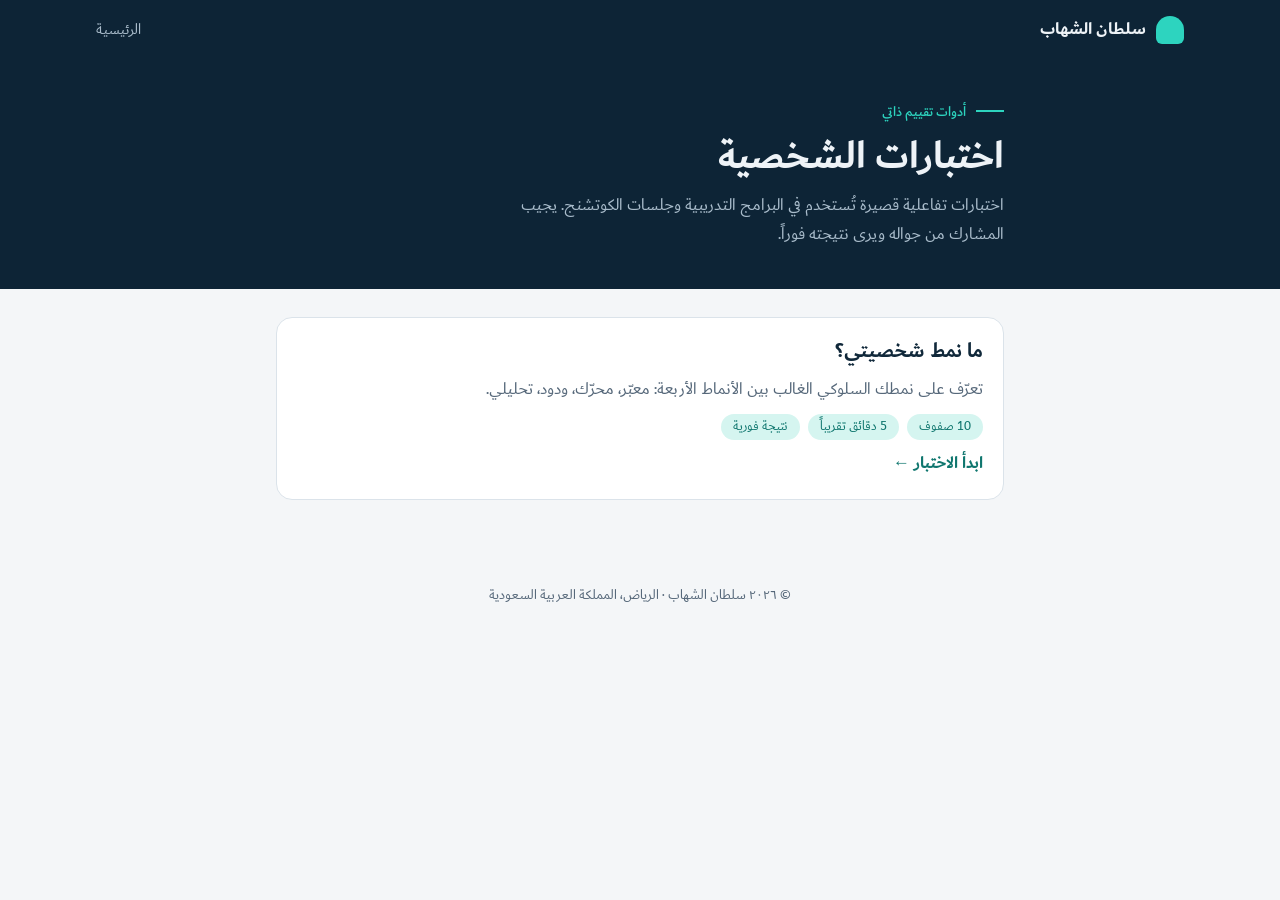
==== tests/index.html @ d27b91e3 "Add personality tests page (اختبارات الشخصية) Co-Authored-By: Claude Opus 5.5 <noreply@anthropic.com" ====
<!doctype html>
<html lang="ar" dir="rtl">
<head>
<meta charset="utf-8">
<meta name="viewport" content="width=device-width, initial-scale=1, viewport-fit=cover">
<meta name="description" content="اختبارات الشخصية من سلطان الشهاب: أدوات تقييم ذاتي تفاعلية يرى فيها المشارك نتيجته فوراً.">
<title>اختبارات الشخصية | سلطان الشهاب</title>
<link rel="stylesheet" href="tests.css">
<style>
.list{display:grid;gap:14px}
.card{display:flex;flex-direction:column;gap:10px;background:var(--surface);border:1px solid var(--line);border-radius:16px;padding:20px;text-decoration:none;transition:border-color .2s,transform .2s}
.card:hover{border-color:var(--gold);transform:translateY(-2px)}
.card h2{font-size:1.3rem}
.card p{color:var(--muted)}
.meta{display:flex;flex-wrap:wrap;gap:8px;font-size:.82rem}
.meta span{background:var(--gold-soft);color:var(--gold-ink);border-radius:999px;padding:2px 12px}
.go{color:var(--gold-ink);font-weight:700}
.soon{opacity:.6;border-style:dashed}
.soon:hover{transform:none;border-color:var(--line)}
</style>
</head>
<body>
<header class="top"><div class="in">
  <a class="brand" href="../"><i></i>سلطان الشهاب</a>
  <nav><a href="../">الرئيسية</a></nav>
</div></header>

<section class="hero"><div class="in">
  <span class="eyebrow">أدوات تقييم ذاتي</span>
  <h1>اختبارات الشخصية</h1>
  <p>اختبارات تفاعلية قصيرة تُستخدم في البرامج التدريبية وجلسات الكوتشنج. يجيب المشارك من جواله ويرى نتيجته فوراً.</p>
</div></section>

<main><div class="in list">
  <a class="card" href="personality-style.html">
    <h2>ما نمط شخصيتي؟</h2>
    <p>تعرّف على نمطك السلوكي الغالب بين الأنماط الأربعة: معبّر، محرّك، ودود، تحليلي.</p>
    <div class="meta"><span>10 صفوف</span><span>5 دقائق تقريباً</span><span>نتيجة فورية</span></div>
    <span class="go">ابدأ الاختبار ←</span>
  </a>
</div></main>

<footer>© ٢٠٢٦ سلطان الشهاب · الرياض، المملكة العربية السعودية</footer>
</body>
</html>
---- tests/tests.css ----
/* اختبارات الشخصية — يتبع هوية الموقع الرئيسي */
@font-face{font-family:'Dubai';font-weight:400;font-display:swap;src:url('../fonts/Dubai-Regular.woff2') format('woff2'),url('../fonts/Dubai-Regular.woff') format('woff')}
@font-face{font-family:'Dubai';font-weight:500;font-display:swap;src:url('../fonts/Dubai-Medium.woff2') format('woff2'),url('../fonts/Dubai-Medium.woff') format('woff')}
@font-face{font-family:'Dubai';font-weight:700;font-display:swap;src:url('../fonts/Dubai-Bold.woff2') format('woff2'),url('../fonts/Dubai-Bold.woff') format('woff')}
:root{
  --bg:#f4f6f8; --surface:#ffffff; --ink:#10283a; --muted:#56687a; --line:#dbe3ea;
  --navy:#0d2436; --on-navy:#eef3f7; --on-navy-muted:#a9bccb;
  --gold:#2dd4bf; --gold-soft:#d5f5f0; --gold-ink:#0f766e;
  --s0:#d9772f; --s1:#c63f3f; --s2:#2f8f5f; --s3:#3a62c9;
  --font:"Dubai","Segoe UI",Tahoma,sans-serif;
}
@media (prefers-color-scheme:dark){:root:not([data-theme="light"]){
  --bg:#0a1925; --surface:#11273a; --ink:#e7eef4; --muted:#9fb3c3; --line:#203a50;
  --navy:#071521; --gold-soft:#123b3a; --gold-ink:#2dd4bf;
  --s0:#f0964f; --s1:#ec6a6a; --s2:#4fbf86; --s3:#6f92f0; color-scheme:dark}}
:root[data-theme="dark"]{
  --bg:#0a1925; --surface:#11273a; --ink:#e7eef4; --muted:#9fb3c3; --line:#203a50;
  --navy:#071521; --gold-soft:#123b3a; --gold-ink:#2dd4bf;
  --s0:#f0964f; --s1:#ec6a6a; --s2:#4fbf86; --s3:#6f92f0; color-scheme:dark}
*{box-sizing:border-box}
body{margin:0;background:var(--bg);color:var(--ink);font-family:var(--font);font-size:17px;line-height:1.7}
h1,h2,h3{line-height:1.3;text-wrap:balance;margin:0;font-weight:700}
p{margin:0}
a{color:inherit}
:focus-visible{outline:3px solid var(--gold);outline-offset:3px}
.in{max-width:760px;margin-inline:auto;padding-inline:max(16px,env(safe-area-inset-left,0px)) max(16px,env(safe-area-inset-right,0px))}

.top{background:var(--navy);color:var(--on-navy);position:sticky;top:env(safe-area-inset-top,0px);z-index:20}
.top .in{max-width:1120px;display:flex;align-items:center;justify-content:space-between;gap:12px;padding-block:14px}
.brand{font-size:1.15rem;font-weight:700;display:flex;align-items:center;gap:10px;text-decoration:none}
.brand i{width:28px;height:28px;border-radius:50% 50% 6px 6px;background:var(--gold);display:inline-block}
.top nav a{text-decoration:none;color:var(--on-navy-muted);font-size:.95rem}
.top nav a:hover{color:var(--gold)}

.hero{background:var(--navy);color:var(--on-navy);padding-block:34px 40px}
.eyebrow{font-size:.85rem;font-weight:500;color:var(--gold);display:inline-flex;align-items:center;gap:10px}
.eyebrow::before{content:"";width:28px;height:2px;background:var(--gold)}
.hero h1{font-size:clamp(28px,6vw,40px);margin-top:8px}
.hero p{color:var(--on-navy-muted);margin-top:8px;max-width:60ch}

main{padding-block:28px 60px}
footer{padding-block:24px 40px;color:var(--muted);font-size:.85rem;text-align:center}
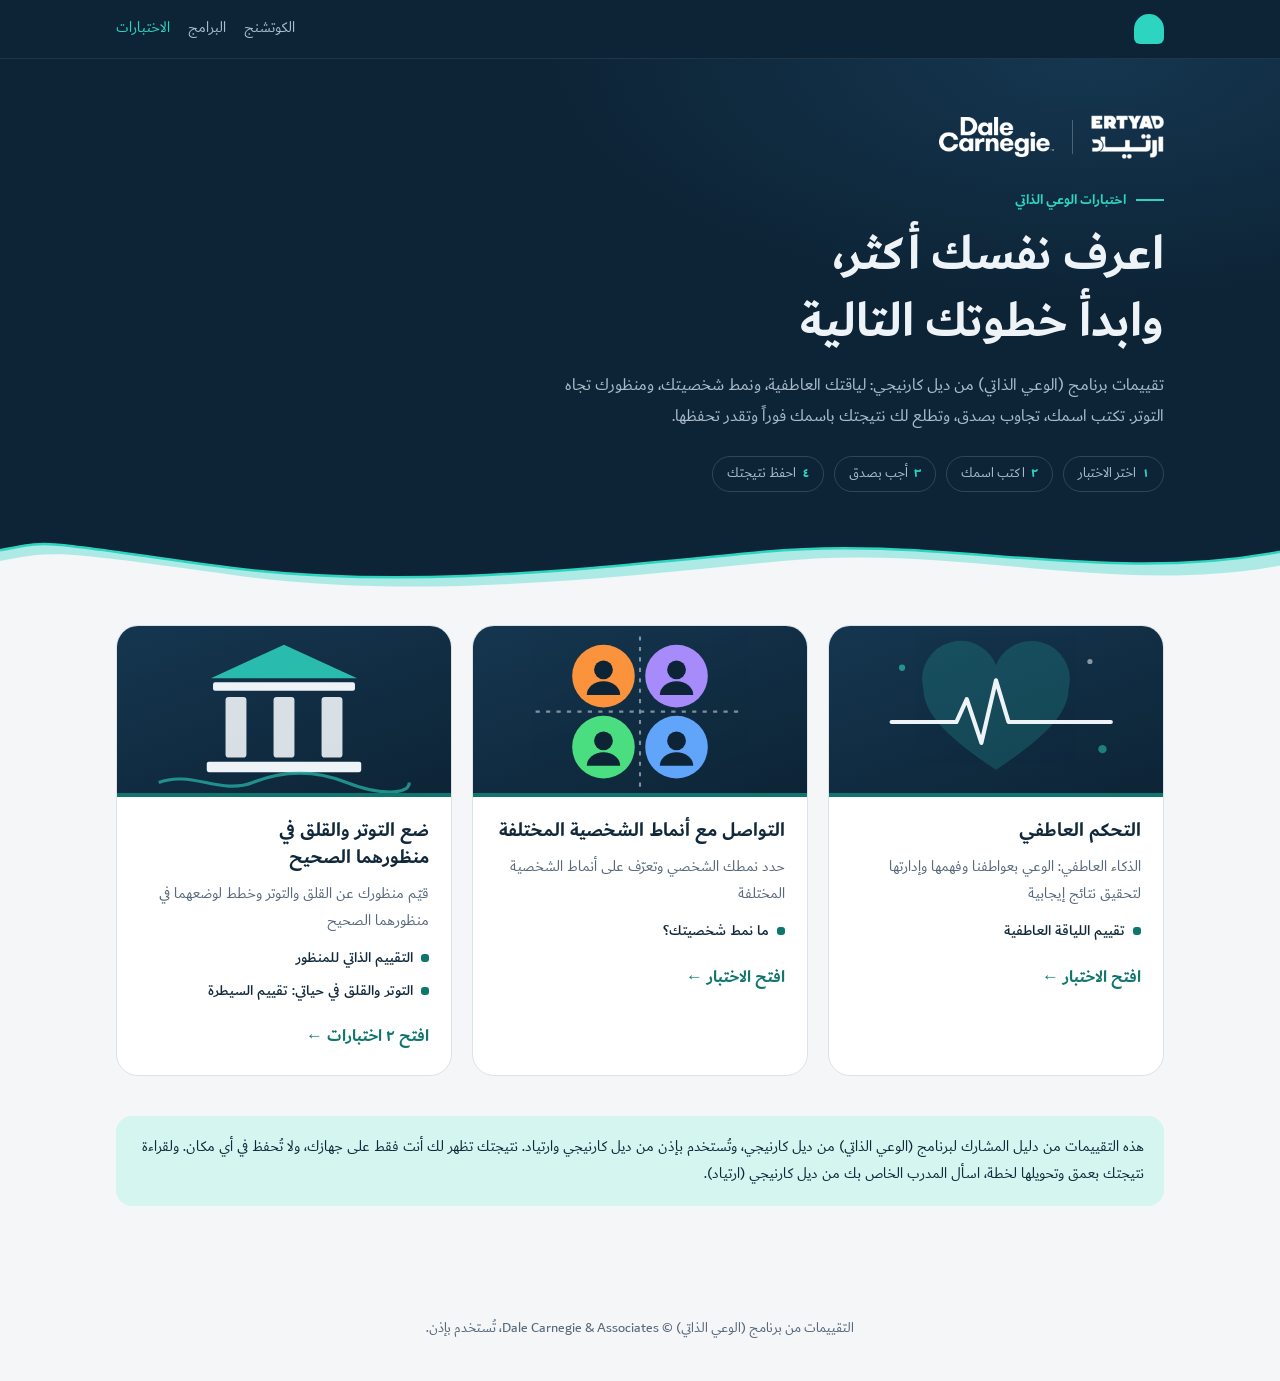
==== commit ed0c08ba: "Group assessments into illustrated category boxes; fold personality page into tests - tests.html ope" ====
--- a/tests/index.html
+++ b/tests/index.html
@@ -1,45 +1,5 @@
 <!doctype html>
-<html lang="ar" dir="rtl">
-<head>
-<meta charset="utf-8">
-<meta name="viewport" content="width=device-width, initial-scale=1, viewport-fit=cover">
-<meta name="description" content="اختبارات الشخصية من سلطان الشهاب: أدوات تقييم ذاتي تفاعلية يرى فيها المشارك نتيجته فوراً.">
-<title>اختبارات الشخصية | سلطان الشهاب</title>
-<link rel="stylesheet" href="tests.css">
-<style>
-.list{display:grid;gap:14px}
-.card{display:flex;flex-direction:column;gap:10px;background:var(--surface);border:1px solid var(--line);border-radius:16px;padding:20px;text-decoration:none;transition:border-color .2s,transform .2s}
-.card:hover{border-color:var(--gold);transform:translateY(-2px)}
-.card h2{font-size:1.3rem}
-.card p{color:var(--muted)}
-.meta{display:flex;flex-wrap:wrap;gap:8px;font-size:.82rem}
-.meta span{background:var(--gold-soft);color:var(--gold-ink);border-radius:999px;padding:2px 12px}
-.go{color:var(--gold-ink);font-weight:700}
-.soon{opacity:.6;border-style:dashed}
-.soon:hover{transform:none;border-color:var(--line)}
-</style>
-</head>
-<body>
-<header class="top"><div class="in">
-  <a class="brand" href="../"><i></i>سلطان الشهاب</a>
-  <nav><a href="../">الرئيسية</a></nav>
-</div></header>
-
-<section class="hero"><div class="in">
-  <span class="eyebrow">أدوات تقييم ذاتي</span>
-  <h1>اختبارات الشخصية</h1>
-  <p>اختبارات تفاعلية قصيرة تُستخدم في البرامج التدريبية وجلسات الكوتشنج. يجيب المشارك من جواله ويرى نتيجته فوراً.</p>
-</div></section>
-
-<main><div class="in list">
-  <a class="card" href="personality-style.html">
-    <h2>ما نمط شخصيتي؟</h2>
-    <p>تعرّف على نمطك السلوكي الغالب بين الأنماط الأربعة: معبّر، محرّك، ودود، تحليلي.</p>
-    <div class="meta"><span>10 صفوف</span><span>5 دقائق تقريباً</span><span>نتيجة فورية</span></div>
-    <span class="go">ابدأ الاختبار ←</span>
-  </a>
-</div></main>
-
-<footer>© ٢٠٢٦ سلطان الشهاب · الرياض، المملكة العربية السعودية</footer>
-</body>
-</html>
+<html lang="ar" dir="rtl"><head><meta charset="utf-8"><meta name="viewport" content="width=device-width, initial-scale=1">
+<title>الاختبارات</title><meta http-equiv="refresh" content="0; url=../tests.html"><link rel="canonical" href="../tests.html">
+<script>location.replace("../tests.html")</script></head>
+<body style="font-family:sans-serif;padding:24px"><a href="../tests.html">انتقل إلى صفحة الاختبارات</a></body></html>
